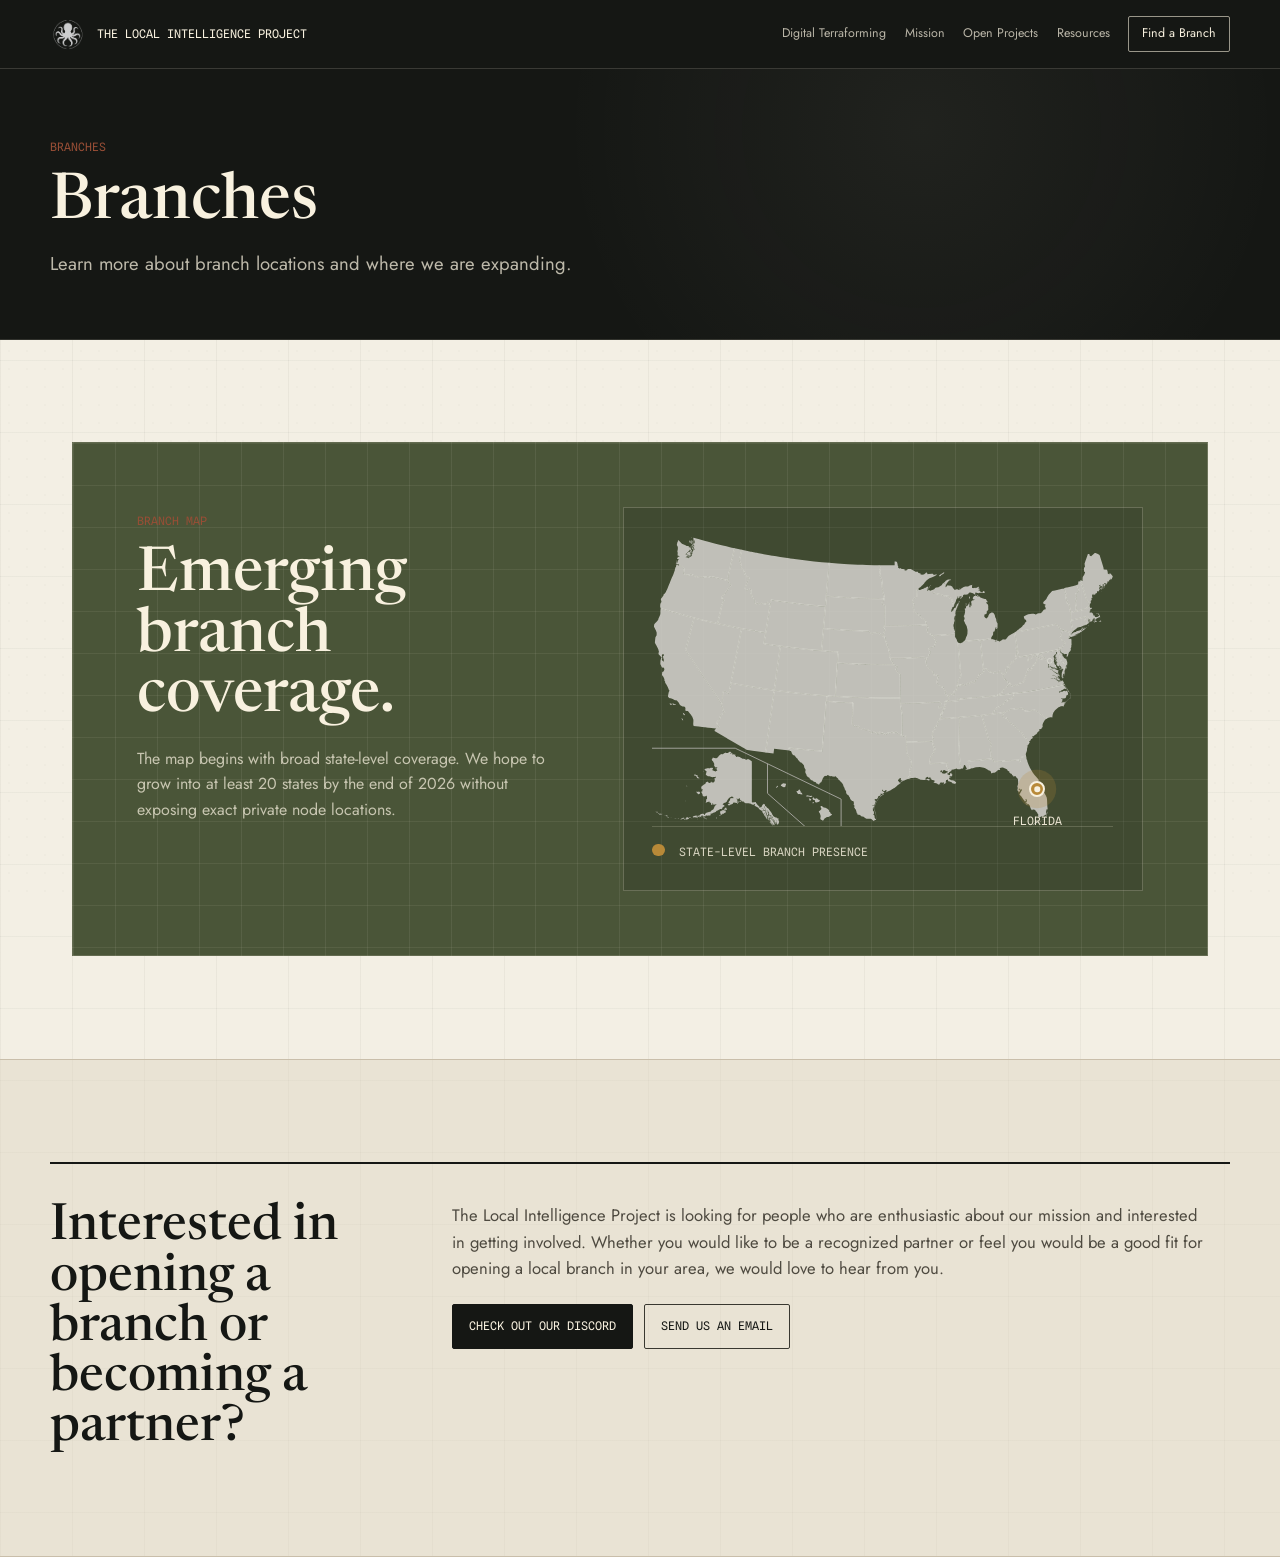
==== branches.html @ 9753622e "Launch Local Intelligence Project site" ====
<!DOCTYPE html>
<html lang="en">
<head>
  <meta charset="UTF-8" />
  <meta name="viewport" content="width=device-width, initial-scale=1.0" />
  <title>Branches - The Local Intelligence Project</title>
  <meta name="description" content="Regional branches, Solar Links, and broad public coverage for The Local Intelligence Project." />
  <link rel="icon" type="image/png" href="assets/logo.png" />
  <link rel="preconnect" href="https://fonts.googleapis.com" />
  <link rel="preconnect" href="https://fonts.gstatic.com" crossorigin />
  <link href="https://fonts.googleapis.com/css2?family=Jost:wght@300;400;500;600&amp;family=Newsreader:wght@400;500;600&amp;family=Spline+Sans+Mono:wght@400;500&amp;display=swap" rel="stylesheet" />
  <link rel="stylesheet" href="styles.css?v=20260604-launch-proof" />
</head>
<body>
  <div class="edit-panel" data-editor-ui>
    <button type="button" id="editToggle">Edit page</button>
    <button type="button" id="exportEdits">Export HTML</button>
    <button type="button" id="showHidden">Show hidden</button>
    <button type="button" id="resetEdits">Reset edits</button>
    <span id="editStatus">Fresh editor</span>
  </div>

  <header class="nav" id="top">
    <a class="nav__brand" href="index.html">
      <img src="assets/logo-octopus-mark.png" alt="" class="nav__mark" onerror="this.style.display='none'" />
      <span>The Local Intelligence Project</span>
    </a>
    <nav class="nav__links">
      <a href="digital-terraforming.html">Digital Terraforming</a>
      <a href="mission.html">Mission</a>
      <a href="open-projects.html">Open Projects</a>
      <a href="resources.html">Resources</a>
      <a href="branches.html#atlas" class="nav__cta" aria-current="page">Find a Branch</a>
    </nav>
  </header>
  <section class="placeholder-hero">
    <div class="placeholder-hero__inner">
      <span class="eyebrow">Branches</span>
      <h1>Branches</h1>
      <p>Learn more about branch locations and where we are expanding.</p>
    </div>
  </section>
  <section class="section" id="atlas">
    <div class="atlas">
      <div>
        <span class="eyebrow">Branch map</span>
        <h2>Emerging branch coverage.</h2>
        <p>The map begins with broad state-level coverage. We hope to grow into at least 20 states by the end of 2026 without exposing exact private node locations.</p>
      </div>
      <div class="atlas__map" aria-label="Approximate branch coverage map showing Florida at state level only">
        <div class="atlas__map-frame">
          <img src="assets/us-states-map.svg" alt="Blank United States state map" class="atlas__map-img" loading="lazy" decoding="async" />
          <span class="atlas__pin" aria-label="Florida state-level branch presence"></span>
          <span class="atlas__pin-label">Florida</span>
        </div>
        <div class="atlas__legend">
          <span><i></i> State-level branch presence</span>
        </div>
      </div>
    </div>
  </section>
  <section class="section section--alt" id="branch-founder">
    <div class="placeholder-panel">
      <h2>Interested in opening a branch or becoming a partner?</h2>
      <div>
        <p>The Local Intelligence Project is looking for people who are enthusiastic about our mission and interested in getting involved. Whether you would like to be a recognized partner or feel you would be a good fit for opening a local branch in your area, we would love to hear from you.</p>
        <div class="placeholder-actions">
          <a href="https://discord.gg/W8UtFEUrK" class="btn btn--solid">Check out our Discord</a>
          <a href="mailto:thelocalintelligenceproject@protonmail.com" class="btn btn--ghost">Send us an email</a>
        </div>
      </div>
    </div>
  </section>
  <script src="page-editor.js?v=20260604-disk-save"></script>
</body>
</html>
---- styles.css ----
/* ============================================================
   The Local Intelligence Project
   Visual system: civic archive, intelligence field manual.
   ============================================================ */

:root {
  --paper: #f3efe4;
  --paper-soft: #ebe5d7;
  --paper-warm: #ded4bf;
  --ink: #151714;
  --ink-soft: #4e4a40;
  --ink-faint: #817968;
  --line: #c9beaa;
  --line-dark: #393830;
  --moss: #56613f;
  --moss-deep: #3f4930;
  --moss-shadow: #2e3724;
  --steel: #4a5538;
  --blue-dark: #343d2a;
  --clay: #984e36;
  --gold: #b88938;
  --paper-on-dark: #f8f1df;
  --maxw: 1180px;
}

* { box-sizing: border-box; margin: 0; padding: 0; }

html { scroll-behavior: smooth; }

body {
  background:
    linear-gradient(90deg, rgba(21,23,20,0.045) 1px, transparent 1px),
    linear-gradient(rgba(21,23,20,0.035) 1px, transparent 1px),
    var(--paper);
  background-size: 72px 72px, 72px 72px, auto;
  color: var(--ink);
  font-family: 'Jost', system-ui, sans-serif;
  font-weight: 400;
  line-height: 1.58;
  -webkit-font-smoothing: antialiased;
  text-rendering: optimizeLegibility;
}

body::before {
  content: "";
  position: fixed;
  inset: 0;
  pointer-events: none;
  z-index: 0;
  background: radial-gradient(rgba(21,23,20,0.06) 0.75px, transparent 0.75px);
  background-size: 18px 18px;
  opacity: 0.28;
}

section, header, footer { position: relative; z-index: 1; }
section { scroll-margin-top: 90px; }

a { color: inherit; }

h1,
h2 {
  font-family: 'Newsreader', Georgia, serif;
  font-weight: 500;
  line-height: 0.98;
  letter-spacing: 0;
}

h3,
h4 {
  font-weight: 500;
  line-height: 1.12;
  letter-spacing: 0;
}

.eyebrow {
  display: inline-block;
  font-family: 'Spline Sans Mono', monospace;
  font-size: 0.72rem;
  letter-spacing: 0;
  text-transform: uppercase;
  color: var(--clay);
  margin-bottom: 1rem;
}

/* ===== NAV ===== */
.nav {
  display: flex;
  align-items: center;
  justify-content: space-between;
  max-width: 100%;
  margin: 0 auto;
  padding-top: 1rem;
  padding-bottom: 1rem;
  padding-left: max(1.4rem, calc((100vw - var(--maxw)) / 2));
  padding-right: max(1.4rem, calc((100vw - var(--maxw)) / 2));
  position: sticky;
  top: 0;
  z-index: 50;
  background: var(--ink);
  color: var(--paper-on-dark);
  border-bottom: 1px solid rgba(248,241,223,0.16);
  backdrop-filter: none;
}

.nav__brand {
  display: flex;
  align-items: center;
  gap: 0.7rem;
  text-decoration: none;
  color: var(--paper-on-dark);
  font-family: 'Spline Sans Mono', monospace;
  font-size: 0.74rem;
  letter-spacing: 0;
  text-transform: uppercase;
}

.nav__mark {
  width: 36px;
  height: 36px;
  flex: none;
  object-fit: contain;
  object-position: center;
  filter: invert(1);
  opacity: 0.86;
}

.nav__links {
  display: flex;
  align-items: center;
  gap: clamp(0.7rem, 1.45vw, 1.2rem);
}

.nav__links a {
  text-decoration: none;
  color: rgba(248,241,223,0.72);
  font-size: 0.78rem;
  letter-spacing: 0;
  transition: color 0.2s ease, border-color 0.2s ease;
}

.nav__links a:hover { color: var(--paper-on-dark); }

.nav__links a[aria-current="page"] {
  color: var(--paper-on-dark);
}

.nav__cta {
  border: 1px solid rgba(248,241,223,0.58);
  border-radius: 2px;
  padding: 0.45rem 0.8rem;
  color: var(--paper-on-dark) !important;
}

.nav__cta:hover {
  border-color: var(--paper-on-dark);
  background: var(--paper-on-dark);
  color: var(--ink) !important;
}

/* ===== HERO ===== */
.hero {
  overflow: hidden;
  background:
    radial-gradient(circle at 52% 42%, rgba(248,241,223,0.045), transparent 45%),
    var(--ink);
  color: var(--paper-on-dark);
  padding: clamp(4rem, 9vw, 7rem) 1.4rem clamp(3.2rem, 6vw, 5rem);
  border-bottom: 1px solid var(--line-dark);
}

.hero__inner {
  max-width: var(--maxw);
  min-height: auto;
  margin: 0 auto;
  display: grid;
  grid-template-columns: minmax(0, 0.95fr) minmax(260px, 0.55fr);
  grid-template-areas:
    "title mark"
    "tagline mark"
    "lede mark"
    "facts mark"
    "actions mark"
    "whisper mark";
  column-gap: clamp(2rem, 5vw, 5rem);
  align-items: center;
  text-align: left;
}

.hero__logo {
  grid-area: mark;
  justify-self: end;
  width: min(430px, 100%);
  height: auto;
  filter: invert(1);
  opacity: 0.18;
  mix-blend-mode: screen;
  pointer-events: none;
}

.hero h1 {
  grid-area: title;
  max-width: 740px;
  margin: 0 0 1.25rem;
  font-size: clamp(3.2rem, 7.2vw, 7.6rem);
}

.hero__tagline {
  grid-area: tagline;
  max-width: 680px;
  font-size: clamp(1.55rem, 3vw, 2.55rem);
  line-height: 1.05;
  color: var(--paper-on-dark);
  margin-bottom: 1.3rem;
}

.hero__lede {
  grid-area: lede;
  max-width: 650px;
  font-size: clamp(1rem, 1.45vw, 1.23rem);
  color: rgba(248,241,223,0.74);
  margin-bottom: 2rem;
}

.hero__facts {
  grid-area: facts;
  display: flex;
  flex-wrap: wrap;
  gap: 0.35rem 0.8rem;
  max-width: 720px;
  margin-bottom: 2rem;
  font-family: 'Spline Sans Mono', monospace;
  font-size: 0.74rem;
  letter-spacing: 0;
  text-transform: uppercase;
  color: rgba(248,241,223,0.58);
}

.hero__facts span {
  display: inline-flex;
  align-items: center;
  gap: 0.8rem;
}

.hero__facts span:not(:last-child)::after {
  content: "/";
  color: rgba(248,241,223,0.24);
}

.hero__actions {
  grid-area: actions;
  display: flex;
  gap: 0.75rem;
  flex-wrap: wrap;
}

/* ===== BUTTONS ===== */
.btn {
  display: inline-flex;
  align-items: center;
  justify-content: center;
  min-height: 42px;
  text-decoration: none;
  font-family: 'Spline Sans Mono', monospace;
  font-size: 0.74rem;
  letter-spacing: 0;
  text-transform: uppercase;
  padding: 0.76rem 1rem;
  border-radius: 2px;
  transition: background 0.2s ease, color 0.2s ease, border-color 0.2s ease;
  border: 1px solid currentColor;
}

.btn--solid {
  background: var(--paper-on-dark);
  color: var(--ink);
  border-color: var(--paper-on-dark);
}

.btn--solid:hover {
  background: var(--gold);
  border-color: var(--gold);
  color: var(--ink);
}

.btn--ghost {
  background: transparent;
  color: inherit;
  border-color: rgba(248,241,223,0.38);
}

.btn--ghost:hover { border-color: currentColor; }

.section .btn--solid {
  background: var(--ink);
  color: var(--paper-on-dark);
  border-color: var(--ink);
}

.section .btn--ghost {
  color: var(--ink);
  border-color: var(--line-dark);
}

/* ===== SECTIONS ===== */
.section {
  max-width: var(--maxw);
  margin: 0 auto;
  padding: clamp(4.5rem, 8vw, 7rem) 1.4rem;
  scroll-margin-top: 84px;
}

.section--alt,
.section--vision {
  max-width: 100%;
  border-top: 1px solid var(--line);
  border-bottom: 1px solid var(--line);
}

.section--alt { background: rgba(222,212,191,0.44); }
.section--vision { background: var(--moss-deep); color: var(--paper-on-dark); }

.section--alt > *,
.section--vision > * {
  max-width: var(--maxw);
  margin-left: auto;
  margin-right: auto;
}

.section__head {
  display: grid;
  grid-template-columns: minmax(130px, 210px) minmax(0, 790px);
  column-gap: clamp(1.4rem, 4vw, 4.2rem);
  align-items: start;
  max-width: none;
  margin-bottom: clamp(2.4rem, 5vw, 4rem);
}

.section__head .eyebrow {
  grid-column: 1;
  margin-top: 0.42rem;
}

.section__head h2,
.section__head .section__note {
  grid-column: 2;
}

.section__head h2 {
  font-size: clamp(2.4rem, 5.2vw, 5.15rem);
}

.section__note {
  max-width: 760px;
  margin-top: 1.2rem;
  color: var(--ink-soft);
  font-size: 1.04rem;
}

/* ===== PLACEHOLDER PAGES ===== */
.placeholder-hero {
  max-width: 100%;
  padding: clamp(2.6rem, 5vw, 4.1rem) 1.4rem clamp(2.4rem, 4.8vw, 3.8rem);
  background:
    radial-gradient(circle at 72% 22%, rgba(248,241,223,0.05), transparent 38%),
    var(--ink);
  color: var(--paper-on-dark);
  border-bottom: 1px solid rgba(248,241,223,0.12);
}

.placeholder-hero__inner {
  max-width: var(--maxw);
  margin: 0 auto;
}

.placeholder-hero h1 {
  max-width: 920px;
  font-size: clamp(2.4rem, 5vw, 4.8rem);
}

.placeholder-hero p {
  max-width: 720px;
  margin-top: 0.85rem;
  color: rgba(248,241,223,0.74);
  font-size: clamp(1rem, 1.45vw, 1.16rem);
}

.placeholder-panel {
  display: grid;
  grid-template-columns: minmax(220px, 0.45fr) minmax(0, 1fr);
  gap: clamp(1.5rem, 4vw, 4rem);
  border-top: 2px solid var(--ink);
  padding-top: clamp(1.5rem, 3vw, 2.4rem);
}

.placeholder-panel h2 {
  font-size: clamp(2rem, 4vw, 4rem);
}

.placeholder-panel p {
  max-width: 760px;
  color: var(--ink-soft);
  font-size: 1.04rem;
}

.mission-statement {
  grid-column: 1 / -1;
  display: grid;
  grid-template-columns: minmax(220px, 0.45fr) minmax(0, 1fr);
  gap: clamp(1.5rem, 4vw, 4rem);
  padding-bottom: clamp(1.8rem, 4vw, 3rem);
  margin-bottom: clamp(1.5rem, 3vw, 2.2rem);
  border-bottom: 1px solid var(--line);
}

.mission-statement .eyebrow {
  grid-column: 1 / -1;
}

.mission-statement h2 {
  max-width: 10ch;
}

.mission-statement__copy {
  display: grid;
  gap: 1rem;
}

.placeholder-actions {
  display: flex;
  flex-wrap: wrap;
  gap: 0.7rem;
  margin-top: 1.4rem;
}

/* ===== ARTICLE PAGES ===== */
.article-hero {
  max-width: 100%;
  padding: clamp(2.7rem, 5.2vw, 4.2rem) 1.4rem clamp(2.5rem, 5vw, 4rem);
  background:
    linear-gradient(90deg, rgba(248,241,223,0.045) 1px, transparent 1px),
    linear-gradient(rgba(248,241,223,0.035) 1px, transparent 1px),
    radial-gradient(circle at 74% 28%, rgba(184,137,56,0.13), transparent 38%),
    var(--ink);
  background-size: 72px 72px, 72px 72px, auto, auto;
  color: var(--paper-on-dark);
  border-bottom: 1px solid rgba(248,241,223,0.12);
}

.article-hero__inner {
  max-width: var(--maxw);
  margin: 0 auto;
}

.article-hero h1 {
  max-width: 960px;
  font-size: clamp(2.7rem, 5.8vw, 5.15rem);
}

.article-hero p {
  max-width: 760px;
  margin-top: 0.85rem;
  color: rgba(248,241,223,0.76);
  font-size: clamp(1.02rem, 1.7vw, 1.35rem);
  line-height: 1.34;
}

.article-hero__actions {
  display: flex;
  flex-wrap: wrap;
  gap: 0.7rem;
  margin-top: 1.35rem;
}

.essay {
  max-width: var(--maxw);
}

.essay__mast {
  max-width: 940px;
  margin-left: min(14vw, 170px);
  border-top: 2px solid var(--ink);
  padding-top: clamp(1.5rem, 3vw, 2.2rem);
}

.essay__lede {
  max-width: 860px;
  font-family: 'Newsreader', Georgia, serif;
  font-size: clamp(2rem, 4.4vw, 4.2rem);
  line-height: 1.02;
}

.essay__intro {
  max-width: 780px;
  margin-top: 1.1rem;
  color: var(--ink-soft);
  font-size: clamp(1.05rem, 1.55vw, 1.2rem);
}

.essay__body {
  margin-top: clamp(2.5rem, 5vw, 4.5rem);
}

.essay-block {
  display: grid;
  grid-template-columns: minmax(160px, 0.36fr) minmax(0, 0.64fr);
  gap: clamp(1.4rem, 4vw, 4.5rem);
  border-top: 1px solid rgba(21,23,20,0.2);
  padding: clamp(2rem, 4.8vw, 3.8rem) 0;
}

.essay-block h2 {
  font-size: clamp(2rem, 3.5vw, 3.5rem);
}

.essay-block__copy {
  max-width: 760px;
}

.essay-block p {
  color: var(--ink-soft);
  font-size: clamp(1.02rem, 1.28vw, 1.12rem);
  line-height: 1.7;
  margin-bottom: 1.15rem;
}

.essay-block p:last-child {
  margin-bottom: 0;
}

.essay-cards {
  display: grid;
  grid-template-columns: repeat(2, minmax(0, 1fr));
  margin-top: 1.8rem;
  border-top: 2px solid var(--ink);
  border-left: 1px solid var(--line);
}

.essay-cards article {
  min-height: 230px;
  padding: clamp(1.2rem, 2.4vw, 1.8rem);
  border-right: 1px solid var(--line);
  border-bottom: 1px solid var(--line);
  background: rgba(243,239,228,0.5);
}

.essay-cards span {
  display: block;
  margin-bottom: 1.6rem;
  font-family: 'Spline Sans Mono', monospace;
  font-size: 0.72rem;
  color: var(--clay);
}

.essay-cards h3 {
  font-family: 'Newsreader', Georgia, serif;
  font-size: clamp(1.45rem, 2.2vw, 2.15rem);
  margin-bottom: 0.7rem;
}

.essay-cards p {
  font-size: 0.96rem;
  line-height: 1.55;
}

.source-notes {
  margin-left: min(14vw, 170px);
  border-top: 2px solid var(--ink);
  border-bottom: 1px solid var(--line);
  padding: 1.35rem 0;
}

.source-notes h2 {
  margin-bottom: 0.75rem;
  font-family: 'Spline Sans Mono', monospace;
  font-size: 0.74rem;
  text-transform: uppercase;
  color: var(--clay);
}

.source-notes ul {
  display: grid;
  gap: 0.55rem;
  max-width: 820px;
  padding-left: 1rem;
  color: var(--ink-soft);
  font-size: 0.92rem;
}

.source-notes a {
  color: var(--ink);
  text-decoration-color: rgba(152,78,54,0.45);
  text-underline-offset: 0.18em;
}

/* ===== ROOTS ===== */
.cards {
  display: grid;
  grid-template-columns: repeat(2, minmax(0, 1fr));
  border-top: 2px solid var(--ink);
}

.card {
  min-height: 320px;
  padding: clamp(1.6rem, 3vw, 2.4rem) clamp(1.2rem, 3vw, 2rem);
  background: rgba(243,239,228,0.55);
  border-right: 1px solid var(--line);
  border-bottom: 1px solid var(--line);
}

.card:nth-child(2n) { border-right: 0; }

.card__num {
  display: block;
  font-family: 'Spline Sans Mono', monospace;
  font-size: 0.74rem;
  color: var(--clay);
  letter-spacing: 0;
  margin-bottom: 2.2rem;
}

.card h3 {
  max-width: 360px;
  font-family: 'Newsreader', Georgia, serif;
  font-size: clamp(1.55rem, 2.5vw, 2.35rem);
  margin-bottom: 0.85rem;
}

.card p,
.init p,
.proj p,
.charter p {
  color: var(--ink-soft);
}

.card ul,
.init ul,
.charter ul {
  margin-top: 1.2rem;
  padding-left: 1.05rem;
  color: var(--ink-soft);
  font-size: 0.95rem;
}

.card li,
.init li,
.charter li { margin: 0.36rem 0; }

/* ===== PRINCIPLES ===== */
.section--principles {
  max-width: 100%;
  background:
    radial-gradient(circle at 20% 10%, rgba(248,241,223,0.045), transparent 34%),
    var(--moss-deep);
  color: var(--paper-on-dark);
  border-top: 1px solid rgba(248,241,223,0.12);
  border-bottom: 1px solid rgba(248,241,223,0.12);
}

.principles {
  max-width: var(--maxw);
  margin: 0 auto;
}

.principles__summary {
  position: relative;
  display: grid;
  grid-template-columns: minmax(280px, 0.88fr) minmax(0, 1.12fr);
  column-gap: clamp(1.5rem, 4.2vw, 3.2rem);
  row-gap: clamp(1.25rem, 2.4vw, 2rem);
  align-items: start;
  overflow: hidden;
  border: 1px solid rgba(248,241,223,0.18);
  border-top: 4px solid var(--gold);
  background:
    linear-gradient(135deg, rgba(184,137,56,0.13), transparent 38%),
    rgba(248,241,223,0.055);
  padding: clamp(1.5rem, 3.5vw, 2.5rem);
}

.principles__summary::before {
  content: "";
  position: absolute;
  left: clamp(1.5rem, 3.5vw, 2.5rem);
  right: clamp(1.5rem, 3.5vw, 2.5rem);
  top: clamp(1.15rem, 2.4vw, 1.7rem);
  height: 1px;
  background: linear-gradient(90deg, var(--gold), rgba(248,241,223,0.18));
  opacity: 0.65;
}

.principles__intro {
  grid-column: 1 / -1;
  grid-row: 1;
  justify-self: center;
  max-width: 760px;
  text-align: center;
}

.section--principles .eyebrow,
.section--split .eyebrow,
.section--vision .eyebrow,
.section--band .eyebrow {
  color: var(--gold);
}

.principles h2 {
  max-width: none;
  font-size: clamp(2.4rem, 4.6vw, 4.6rem);
  line-height: 1;
  overflow-wrap: break-word;
}

.principles__media {
  grid-column: 1;
  grid-row: 2;
  width: 100%;
  max-width: 500px;
  align-self: center;
  border: 1px solid rgba(248,241,223,0.2);
  background: rgba(21,23,20,0.28);
}

.principles__media img {
  display: block;
  width: 100%;
  aspect-ratio: 4 / 3;
  object-fit: cover;
  object-position: center;
  opacity: 0.92;
}

.principles__copy {
  grid-column: 2;
  grid-row: 2;
  align-self: center;
  max-width: 620px;
}

.principles p {
  color: rgba(248,241,223,0.72);
  font-size: clamp(0.98rem, 1.2vw, 1.06rem);
}

.principles p + p {
  margin-top: 0.85rem;
}

/* ===== MISSION ===== */
.section--mission {
  background: var(--paper);
}

.mission {
  display: grid;
  grid-template-columns: minmax(220px, 0.78fr) minmax(0, 1.22fr);
  gap: clamp(1.5rem, 4vw, 4rem);
  align-items: start;
  border-top: 2px solid var(--ink);
  padding-top: clamp(1.5rem, 3vw, 2.4rem);
}

.mission h2 {
  max-width: 560px;
  font-size: clamp(2.15rem, 4.4vw, 4.3rem);
}

.mission__copy {
  max-width: 720px;
  color: var(--ink-soft);
  font-size: clamp(1rem, 1.3vw, 1.1rem);
}

.mission__note {
  margin-top: 1.1rem;
  padding-left: 1rem;
  border-left: 2px solid var(--gold);
}

/* ===== HOW IT WORKS ===== */
.section--split {
  max-width: 100%;
  background: var(--moss-deep);
  color: var(--paper-on-dark);
  border-top: 1px solid rgba(248,241,223,0.12);
  border-bottom: 1px solid rgba(248,241,223,0.12);
}

.split {
  max-width: var(--maxw);
  margin: 0 auto;
  display: grid;
  grid-template-columns: minmax(260px, 0.85fr) minmax(0, 1.15fr);
  gap: clamp(2rem, 6vw, 5rem);
  align-items: start;
}

.section--split .section__note,
.section--vision p,
.section--band .band__sub {
  color: rgba(248,241,223,0.7);
}

.split h2 {
  font-size: clamp(2.2rem, 4.5vw, 4.4rem);
}

.process {
  display: grid;
  border-top: 1px solid rgba(248,241,223,0.24);
}

.process article {
  display: grid;
  grid-template-columns: 64px minmax(210px, 0.45fr) minmax(0, 1fr);
  gap: clamp(1rem, 3vw, 2rem);
  align-items: baseline;
  padding: 1.35rem 0;
  border-bottom: 1px solid rgba(248,241,223,0.16);
}

.process span { grid-column: 1; }
.process h3 { grid-column: 2; }
.process p { grid-column: 3; }

.process span,
.roadmap span {
  display: block;
  font-family: 'Spline Sans Mono', monospace;
  font-size: 0.74rem;
  color: var(--gold);
  letter-spacing: 0;
  text-transform: uppercase;
}

.process h3,
.roadmap h3 {
  font-family: 'Newsreader', Georgia, serif;
  font-size: clamp(1.45rem, 2.4vw, 2.15rem);
  margin-bottom: 0.38rem;
}

.process p {
  color: rgba(248,241,223,0.68);
  font-size: 0.96rem;
}

/* ===== WHY ===== */
.section--band {
  max-width: 100%;
  padding: clamp(5rem, 9vw, 8rem) 1.4rem;
  background: var(--ink);
  color: var(--paper-on-dark);
  border-top: 1px solid rgba(248,241,223,0.12);
  border-bottom: 1px solid rgba(248,241,223,0.12);
}

.band {
  max-width: var(--maxw);
  margin: 0 auto;
  display: grid;
  grid-template-columns: minmax(130px, 210px) minmax(0, 820px);
  gap: clamp(1.4rem, 4vw, 4.2rem);
  text-align: left;
}

.band .eyebrow { margin-top: 0.5rem; }

.band__statement {
  grid-column: 2;
  font-family: 'Newsreader', Georgia, serif;
  color: var(--paper-on-dark);
  font-size: clamp(2.1rem, 4.6vw, 4.8rem);
  line-height: 1.02;
  font-weight: 500;
}

.band__statement em {
  font-style: normal;
  color: var(--gold);
}

.band__sub {
  grid-column: 2;
  max-width: 640px;
  margin-top: 1.6rem;
  font-family: 'Spline Sans Mono', monospace;
  font-size: 0.82rem;
  letter-spacing: 0;
  text-transform: uppercase;
}

/* ===== INITIATIVES ===== */
.initiatives {
  display: grid;
  grid-template-columns: repeat(3, minmax(0, 1fr));
  border-top: 2px solid var(--ink);
  max-width: 1040px;
  margin-left: auto;
  margin-right: auto;
}

.init {
  min-height: 370px;
  padding: clamp(1.35rem, 2.5vw, 2rem);
  background: rgba(243,239,228,0.42);
  border-right: 1px solid var(--line);
  border-bottom: 1px solid var(--line);
  text-align: center;
}

.init__icon {
  display: block;
  width: min(170px, 78%);
  height: 108px;
  object-fit: contain;
  object-position: center;
  margin: 0 auto 1.2rem;
}

.init:last-child { border-right: 0; }

.init--tinbot { border-top: 4px solid var(--clay); }
.init--openroot { border-top: 4px solid var(--steel); }
.init--myceli { border-top: 4px solid var(--moss); }

.init h3 {
  font-family: 'Newsreader', Georgia, serif;
  font-size: clamp(1.5rem, 2.4vw, 2.25rem);
}

.init__line {
  font-family: 'Spline Sans Mono', monospace;
  font-size: 0.74rem;
  letter-spacing: 0;
  text-transform: uppercase;
  color: var(--clay);
  margin: 0.5rem 0 1rem;
}

.init p {
  max-width: 31rem;
  margin-left: auto;
  margin-right: auto;
  font-size: 0.96rem;
}

.init ul {
  display: inline-block;
  max-width: 31rem;
  text-align: left;
}

/* ===== FUTURE VISION ===== */
.vision {
  display: grid;
  grid-template-columns: minmax(130px, 210px) minmax(0, 760px);
  column-gap: clamp(1.4rem, 4vw, 4.2rem);
}

.vision .eyebrow { grid-column: 1; margin-top: 0.45rem; }
.vision h2,
.vision p { grid-column: 2; }

.vision h2 {
  color: var(--paper-on-dark);
  font-size: clamp(2.25rem, 4.6vw, 4.7rem);
}

.vision p {
  margin-top: 1.2rem;
  font-size: 1.06rem;
}

.vision__media {
  grid-column: 2;
  width: min(100%, 680px);
  margin-top: 2.1rem;
  border-top: 1px solid rgba(248,241,223,0.2);
  border-bottom: 1px solid rgba(248,241,223,0.2);
  padding: 1rem 0 0;
}

.vision__media::before {
  content: "";
  display: block;
  width: 100%;
  aspect-ratio: 16 / 9;
  border: 1px solid rgba(248,241,223,0.18);
  background:
    linear-gradient(rgba(63,73,48,0.04), rgba(63,73,48,0.04)),
    url("assets/solar-link-workshop.jpg") center / cover no-repeat;
  filter: saturate(0.88) contrast(1.05) brightness(1.08);
}

.vision__media figcaption {
  margin-top: 0.65rem;
  color: rgba(248,241,223,0.6);
  font-family: 'Spline Sans Mono', monospace;
  font-size: 0.72rem;
  letter-spacing: 0;
  text-transform: uppercase;
}

.vision__note {
  border-left: 2px solid var(--gold);
  padding-left: 1rem;
}

/* ===== FIRST PROJECTS ===== */
.projects {
  list-style: none;
  display: grid;
  max-width: 900px;
  margin-left: min(18vw, 210px);
  border-top: 2px solid var(--ink);
}

.proj {
  display: grid;
  grid-template-columns: 72px minmax(0, 1fr);
  gap: 1.2rem;
  align-items: start;
  padding: 1.35rem 0;
  border-bottom: 1px solid rgba(21,23,20,0.18);
}

.proj__num {
  font-family: 'Spline Sans Mono', monospace;
  font-size: 0.76rem;
  color: var(--clay);
  letter-spacing: 0;
}

.proj h3 {
  font-family: 'Newsreader', Georgia, serif;
  font-size: clamp(1.45rem, 2.2vw, 2rem);
  margin-bottom: 0.32rem;
}

.proj p { font-size: 0.96rem; }

.proj__deliverable {
  margin-top: 0.55rem;
  color: var(--moss) !important;
  font-family: 'Spline Sans Mono', monospace;
  font-size: 0.78rem !important;
}

/* ===== OPEN PROJECTS PAGE ===== */
.project-hero .article-hero__inner {
  max-width: var(--maxw);
}

.project-hero p {
  max-width: 900px;
}

.project-soon {
  padding-top: clamp(3.5rem, 7vw, 5.5rem);
  padding-bottom: clamp(3.5rem, 7vw, 5.5rem);
}

.project-hero + .section--alt {
  padding-top: clamp(2.4rem, 4.8vw, 3.8rem);
}

.project-section-intro {
  display: grid;
  grid-template-columns: minmax(130px, 210px) minmax(0, 820px);
  column-gap: clamp(1.4rem, 4vw, 4.2rem);
  align-items: start;
  margin-bottom: clamp(2rem, 4vw, 3.2rem);
}

.project-section-intro .eyebrow {
  margin-top: 0.45rem;
}

.project-section-intro h2,
.project-section-intro p {
  grid-column: 2;
}

.project-section-intro h2 {
  font-size: clamp(2.25rem, 4.8vw, 4.8rem);
}

.project-section-intro p {
  max-width: 720px;
  margin-top: 1rem;
  color: var(--ink-soft);
  font-size: 1.04rem;
}

.coming-panel {
  min-height: clamp(270px, 34vw, 430px);
  display: flex;
  flex-direction: column;
  justify-content: center;
  border: 1px solid rgba(21,23,20,0.36);
  border-top: 5px solid var(--gold);
  padding: clamp(2rem, 5vw, 4.5rem);
  background:
    linear-gradient(90deg, rgba(21,23,20,0.045) 1px, transparent 1px),
    linear-gradient(rgba(21,23,20,0.035) 1px, transparent 1px),
    rgba(243,239,228,0.58);
  background-size: 72px 72px, 72px 72px, auto;
}

.coming-panel h2 {
  max-width: 920px;
  font-size: clamp(4rem, 11vw, 10rem);
}

.coming-panel p {
  max-width: 780px;
  margin-top: 1.2rem;
  color: var(--ink-soft);
  font-size: clamp(1.05rem, 1.6vw, 1.25rem);
}

.gallery-preview {
  display: grid;
  grid-template-columns: repeat(4, minmax(0, 1fr));
  border-top: 2px solid var(--ink);
}

.gallery-preview article {
  min-height: 320px;
  display: flex;
  flex-direction: column;
  justify-content: flex-end;
  padding: clamp(1.2rem, 2.4vw, 1.8rem);
  border-right: 1px solid var(--line);
  border-bottom: 1px solid var(--line);
  background:
    linear-gradient(180deg, rgba(243,239,228,0.28), rgba(222,212,191,0.48)),
    rgba(243,239,228,0.52);
}

.gallery-preview article:last-child {
  border-right: 0;
}

.gallery-preview span {
  display: block;
  margin-bottom: auto;
  font-family: 'Spline Sans Mono', monospace;
  font-size: 0.72rem;
  color: var(--clay);
}

.gallery-preview h3 {
  max-width: 12ch;
  margin-bottom: 0.7rem;
  font-family: 'Newsreader', Georgia, serif;
  font-size: clamp(1.55rem, 2.4vw, 2.45rem);
}

.gallery-preview p {
  color: var(--ink-soft);
  font-size: 0.96rem;
}

.project-initiative-notes {
  display: grid;
  grid-template-columns: repeat(2, minmax(0, 1fr));
  border-top: 2px solid var(--ink);
}

.project-initiative-notes article {
  display: grid;
  grid-template-columns: 72px minmax(0, 1fr);
  align-items: start;
  gap: 0.5rem 1rem;
  padding: clamp(1.4rem, 3vw, 2.2rem);
  border-right: 1px solid var(--line);
  border-bottom: 1px solid var(--line);
  background: rgba(243,239,228,0.38);
}

.project-initiative-notes article:nth-child(2n) {
  border-right: 0;
}

.project-initiative__mark {
  grid-row: 1 / span 3;
  width: 64px;
  height: 64px;
  object-fit: contain;
  object-position: center;
  opacity: 0.84;
}

.project-initiative__mark--photo {
  border: 1px solid rgba(21,23,20,0.18);
  object-fit: cover;
  filter: saturate(0.8) contrast(0.95);
}

.project-initiative-notes h3 {
  font-family: 'Newsreader', Georgia, serif;
  font-size: clamp(1.65rem, 2.65vw, 2.7rem);
  line-height: 1;
  margin-bottom: 0.45rem;
}

.project-initiative-notes p {
  grid-column: 2;
  max-width: 640px;
  color: var(--ink-soft);
  font-size: 0.98rem;
}

.project-initiative-notes p + p {
  margin-top: 0.9rem;
}

.project-follow {
  display: grid;
  grid-template-columns: minmax(220px, 0.42fr) minmax(0, 0.58fr);
  gap: clamp(1.6rem, 4vw, 4rem);
  border-top: 2px solid var(--ink);
}

.project-follow__copy h2 {
  max-width: 540px;
  font-size: clamp(2.4rem, 5vw, 5.4rem);
}

.project-follow__copy p {
  max-width: 520px;
  margin-top: 1rem;
  color: var(--ink-soft);
  font-size: 1.04rem;
}

.project-follow__links {
  display: grid;
  grid-template-columns: repeat(2, minmax(0, 1fr));
  gap: 0.65rem;
}

.project-follow .social-link {
  min-height: 150px;
  align-items: flex-start;
  justify-content: flex-start;
  flex-direction: column;
  text-align: left;
  padding: 1rem;
}

.project-follow .social-icon {
  width: 1.2rem;
  height: 1.2rem;
  margin: 0 0 0.5rem;
}

.project-follow .social-link span {
  display: block;
  color: var(--ink-soft);
  font-size: 0.9rem;
}

.project-mission-link {
  grid-column: 2;
  margin-top: 1.25rem;
}

/* ===== ROADMAP ===== */
.roadmap {
  display: grid;
  border-top: 2px solid var(--ink);
}

.roadmap article {
  display: grid;
  grid-template-columns: 128px minmax(190px, 0.36fr) minmax(0, 1fr);
  gap: clamp(1rem, 3vw, 2rem);
  align-items: baseline;
  padding: 1.35rem 0;
  border-bottom: 1px solid rgba(21,23,20,0.18);
}

.roadmap p {
  color: var(--ink-soft);
  font-size: 0.98rem;
}

/* ===== CHARTER ===== */
.charter {
  display: grid;
  grid-template-columns: repeat(3, minmax(0, 1fr));
  border-top: 2px solid var(--ink);
  border-bottom: 1px solid var(--line);
}

.charter article {
  min-height: 300px;
  padding: clamp(1.45rem, 2.8vw, 2.25rem);
  border-right: 1px solid var(--line);
  background:
    linear-gradient(180deg, rgba(248,241,223,0.72), rgba(243,239,228,0.32));
}

.charter article:last-child { border-right: 0; }

.charter__level {
  display: inline-block;
  margin-bottom: clamp(1.4rem, 2.8vw, 2.4rem);
  font-family: 'Spline Sans Mono', monospace;
  font-size: 0.72rem;
  color: var(--clay);
  text-transform: uppercase;
}

.charter h3 {
  max-width: 10ch;
  font-family: 'Newsreader', Georgia, serif;
  font-size: clamp(1.75rem, 2.65vw, 2.7rem);
  line-height: 1;
}

.charter p {
  max-width: 20rem;
  margin-top: 1.1rem;
  font-size: 1rem;
}

.charter-fit {
  display: grid;
  grid-template-columns: minmax(220px, 0.42fr) minmax(0, 1fr);
  gap: clamp(1.5rem, 4vw, 4rem);
  align-items: start;
  margin: 1.8rem auto 0;
  padding: clamp(1.4rem, 3vw, 2.2rem) 0 0;
  border-top: 2px solid var(--gold);
}

.charter-fit h3 {
  max-width: 12ch;
  font-family: 'Newsreader', Georgia, serif;
  font-size: clamp(1.9rem, 3.2vw, 3rem);
  line-height: 0.98;
}

.charter-fit p {
  max-width: 860px;
  color: var(--ink-soft);
  font-size: clamp(1rem, 1.4vw, 1.14rem);
}

/* ===== ATLAS ===== */
.atlas {
  display: grid;
  grid-template-columns: minmax(260px, 0.88fr) minmax(0, 1.12fr);
  gap: clamp(2rem, 6vw, 5rem);
  align-items: start;
  padding: clamp(2rem, 5vw, 4rem);
  background:
    linear-gradient(90deg, rgba(248,241,223,0.08) 1px, transparent 1px),
    linear-gradient(rgba(248,241,223,0.07) 1px, transparent 1px),
    var(--steel);
  background-size: 42px 42px, 42px 42px, auto;
  color: var(--paper-on-dark);
  border: 1px solid rgba(248,241,223,0.14);
}

.atlas h2 {
  color: var(--paper-on-dark);
  font-size: clamp(2.3rem, 4.8vw, 4.75rem);
}

.atlas p {
  margin-top: 1.2rem;
  color: rgba(248,241,223,0.72);
}

.atlas__map {
  border: 1px solid rgba(248,241,223,0.22);
  background: rgba(21,23,20,0.18);
  padding: clamp(1rem, 2.5vw, 1.8rem);
}

.atlas__map-frame {
  position: relative;
}

.atlas__map-img {
  display: block;
  width: 100%;
  height: auto;
  opacity: 0.86;
  filter: saturate(0.65) sepia(0.08);
}

.atlas__pin {
  position: absolute;
  left: 83.6%;
  top: 87.2%;
  width: 1rem;
  height: 1rem;
  border: 2px solid var(--paper-on-dark);
  border-radius: 50%;
  background: var(--gold);
  box-shadow: 0 0 0 0.7rem rgba(184,137,56,0.22);
  transform: translate(-50%, -50%);
}

.atlas__pin::after {
  content: "";
  position: absolute;
  left: 50%;
  top: 50%;
  width: 0.34rem;
  height: 0.34rem;
  border-radius: 50%;
  background: var(--paper-on-dark);
  transform: translate(-50%, -50%);
}

.atlas__pin-label {
  position: absolute;
  left: 83.6%;
  top: calc(87.2% + 1.45rem);
  transform: translateX(-50%);
  color: rgba(248,241,223,0.92);
  font-family: 'Spline Sans Mono', monospace;
  font-size: 0.72rem;
  text-transform: uppercase;
}

.atlas__legend {
  display: flex;
  justify-content: space-between;
  gap: 1rem;
  padding-top: 1rem;
  border-top: 1px solid rgba(248,241,223,0.18);
  color: rgba(248,241,223,0.82);
  font-family: 'Spline Sans Mono', monospace;
  font-size: 0.72rem;
  text-transform: uppercase;
}

.atlas__legend i {
  display: inline-block;
  width: 0.78rem;
  height: 0.78rem;
  margin-right: 0.45rem;
  border-radius: 50%;
  background: var(--gold);
}

/* ===== JOIN ===== */
.section--join {
  padding-top: clamp(4.4rem, 8vw, 7rem);
  padding-bottom: clamp(4.4rem, 8vw, 7rem);
}

.join {
  max-width: 1120px;
  margin: 0 auto;
  padding-top: clamp(1.7rem, 3.5vw, 3rem);
  position: relative;
  display: grid;
  grid-template-columns: minmax(0, 0.92fr) minmax(300px, 0.62fr);
  grid-template-areas:
    "eyebrow branch"
    "title branch"
    "discord branch"
    "social branch";
  column-gap: clamp(2rem, 5vw, 4rem);
  row-gap: 1rem;
  align-items: center;
  justify-items: start;
  text-align: left;
}

.join::before,
.join::after {
  content: "";
  position: absolute;
  top: 0;
  height: 1px;
  background: linear-gradient(90deg, transparent, rgba(21,23,20,0.34), transparent);
}

.join::before {
  left: 0;
  right: 56%;
}

.join::after {
  left: 56%;
  right: 0;
}

.join > .eyebrow { grid-area: eyebrow; }

.join h2 {
  grid-area: title;
  max-width: 680px;
  font-size: clamp(3.15rem, 7.4vw, 6.7rem);
}

.join__ctas {
  grid-area: discord;
  align-self: start;
  justify-self: start;
  display: flex;
  flex-wrap: wrap;
  gap: 0.65rem;
}

.join-cta {
  display: inline-flex;
  align-items: center;
  justify-content: center;
  width: fit-content;
  min-height: 44px;
  margin-top: 0.25rem;
  padding: 0.68rem 1.05rem;
  border: 1px solid var(--moss-deep);
  border-radius: 2px;
  background: var(--moss-deep);
  color: var(--paper-on-dark);
  box-shadow: 0 14px 32px rgba(46,55,36,0.18);
  font-family: 'Spline Sans Mono', monospace;
  font-size: 0.76rem;
  letter-spacing: 0;
  text-decoration: none;
  text-transform: uppercase;
}

.join-cta--projects {
  background: transparent;
  color: var(--ink);
  border-color: rgba(21,23,20,0.42);
  box-shadow: none;
}

.join-cta--projects img {
  width: 1.05rem;
  height: 1.05rem;
  margin-right: 0.55rem;
  object-fit: contain;
}

.discord-cta__icon {
  width: 1rem;
  height: 1rem;
  margin-right: 0.58rem;
  background: currentColor;
  mask: url("assets/discord-mark.svg") center / contain no-repeat;
  -webkit-mask: url("assets/discord-mark.svg") center / contain no-repeat;
}

.join-cta:hover {
  background: var(--ink);
  border-color: var(--ink);
  color: var(--paper-on-dark);
}

.join__socials {
  display: contents;
}

.social-links {
  grid-area: social;
  width: min(100%, 580px);
  display: grid;
  grid-template-columns: repeat(4, minmax(0, 1fr));
  gap: 0.5rem;
  align-items: stretch;
  margin-top: clamp(1.1rem, 2.6vw, 1.8rem);
  padding-top: 0.9rem;
  border-top: 1px solid rgba(21,23,20,0.18);
}

.social-link {
  min-height: 54px;
  display: flex;
  align-items: center;
  justify-content: center;
  gap: 0.45rem;
  padding: 0.65rem 0.7rem;
  border: 1px solid rgba(21,23,20,0.34);
  border-radius: 2px;
  background: rgba(243,239,228,0.6);
  color: var(--ink);
  text-decoration: none;
  text-align: center;
  transition: transform 0.18s ease, border-color 0.18s ease, background 0.18s ease;
}

.social-link:hover,
.branch-teaser:hover {
  transform: translateY(-2px);
  border-color: rgba(21,23,20,0.58);
  background: rgba(248,241,223,0.82);
}

.social-link--disabled,
.social-link--disabled:hover {
  cursor: default;
  opacity: 0.58;
  transform: none;
  border-color: rgba(21,23,20,0.2);
  background: rgba(243,239,228,0.42);
}

.social-link strong {
  font-family: 'Spline Sans Mono', monospace;
  font-size: 0.7rem;
  font-weight: 500;
  letter-spacing: 0;
  text-transform: uppercase;
}

.social-icon {
  width: 1rem;
  height: 1rem;
  flex: none;
  object-fit: contain;
  opacity: 0.82;
}

.social-link span {
  display: none;
}

.branch-teaser {
  grid-area: branch;
  width: 100%;
  display: grid;
  grid-template-columns: 1fr;
  gap: 0.55rem;
  align-self: center;
  padding: 1rem;
  border: 1px solid rgba(21,23,20,0.34);
  border-radius: 2px;
  background: rgba(243,239,228,0.56);
  color: var(--ink);
  text-decoration: none;
  text-align: left;
  transition: transform 0.18s ease, border-color 0.18s ease, background 0.18s ease;
}

.branch-teaser__map {
  position: relative;
  padding: 0.7rem;
  width: 100%;
  aspect-ratio: 1.75 / 1;
  display: grid;
  place-items: center;
  overflow: hidden;
  border: 1px solid rgba(21,23,20,0.18);
  background: rgba(63,73,48,0.08);
}

.branch-teaser__map img {
  display: block;
  width: auto;
  max-width: 90%;
  height: 90%;
  object-fit: contain;
  opacity: 0.78;
}

.branch-teaser__pin {
  position: absolute;
  left: 74.4%;
  top: 81.8%;
  width: 0.48rem;
  height: 0.48rem;
  border: 1px solid var(--paper-on-dark);
  border-radius: 50%;
  background: var(--gold);
  box-shadow: 0 0 0 0.34rem rgba(184,137,56,0.22);
  transform: translate(-50%, -50%);
}

.branch-teaser strong {
  font-family: 'Spline Sans Mono', monospace;
  font-size: 0.72rem;
  font-weight: 500;
  text-transform: uppercase;
}

.branch-teaser strong,
.branch-teaser span,
.branch-teaser em {
  grid-column: 1;
}

.branch-teaser__map {
  grid-column: 1;
  grid-row: auto;
}

.branch-teaser span,
.branch-teaser em {
  color: var(--ink-soft);
  font-size: 0.82rem;
  font-style: normal;
  line-height: 1.3;
}

.branch-teaser em {
  color: var(--clay);
}

/* ===== FOOTER ===== */
.footer {
  background: rgba(248,241,223,0.96);
  color: var(--ink);
  padding: 0.85rem 1.4rem;
  border-top: 1px solid rgba(21,23,20,0.12);
}

.footer__inner {
  max-width: var(--maxw);
  margin: 0 auto;
  display: flex;
  align-items: center;
  justify-content: center;
}

.footer__mark {
  font-family: 'Spline Sans Mono', monospace;
  font-size: 0.72rem;
  letter-spacing: 0;
  text-transform: uppercase;
  color: rgba(21,23,20,0.66);
  text-decoration: none;
}

.footer__mark:hover { color: var(--ink); }

/* ===== EDIT MODE ===== */
.edit-panel {
  position: fixed;
  right: 1rem;
  bottom: 1rem;
  z-index: 200;
  display: none;
  align-items: center;
  gap: 0.45rem;
  max-width: calc(100vw - 2rem);
  padding: 0.55rem;
  background: rgba(46,55,36,0.95);
  color: var(--paper-on-dark);
  border: 1px solid rgba(248,241,223,0.24);
  border-radius: 6px;
  box-shadow: 0 12px 32px rgba(0,0,0,0.28);
  opacity: 0.82;
  transform: scale(0.92);
  transform-origin: right bottom;
  transition: opacity 0.18s ease;
}

.edit-panel.is-editor-enabled {
  display: flex;
}

.edit-panel:hover,
.edit-panel:focus-within {
  opacity: 1;
}

.edit-panel button {
  appearance: none;
  border: 1px solid rgba(248,241,223,0.32);
  border-radius: 4px;
  background: transparent;
  color: var(--paper-on-dark);
  font-family: 'Spline Sans Mono', monospace;
  font-size: 0.68rem;
  letter-spacing: 0;
  text-transform: uppercase;
  padding: 0.48rem 0.58rem;
  cursor: pointer;
}

.edit-panel button:hover {
  background: var(--paper-on-dark);
  color: var(--ink);
}

.edit-panel span {
  color: rgba(248,241,223,0.62);
  font-size: 0.75rem;
  white-space: nowrap;
}

[data-edit-id] {
  transition: outline-color 0.15s ease, background-color 0.15s ease;
}

body.editor-on [data-edit-id] {
  cursor: text;
  outline: 1px dashed rgba(184,137,56,0.45);
  outline-offset: 3px;
}

body.editor-on [data-edit-id]:focus {
  outline: 2px solid var(--gold);
  background: rgba(184,137,56,0.12);
}

.editable-block {
  position: relative;
}

.edit-remove {
  display: none;
  position: absolute;
  top: 0.45rem;
  right: 0.45rem;
  z-index: 10;
  width: 24px;
  height: 24px;
  border: 1px solid rgba(248,241,223,0.35);
  border-radius: 50%;
  background: rgba(46,55,36,0.9);
  color: var(--paper-on-dark);
  font-size: 0.86rem;
  line-height: 1;
  cursor: pointer;
}

body.editor-on .edit-remove {
  display: grid;
  place-items: center;
}

body.editor-on .edit-remove:hover {
  background: var(--clay);
  border-color: var(--clay);
}

.editor-hidden {
  display: none !important;
}

/* ===== RESPONSIVE ===== */
@media (max-width: 1040px) {
  .initiatives,
  .charter,
  .gallery-preview { grid-template-columns: repeat(2, minmax(0, 1fr)); }

  .init:nth-child(2n),
  .charter article:nth-child(2n),
  .gallery-preview article:nth-child(2n) { border-right: 0; }

  .join {
    grid-template-columns: 1fr;
    grid-template-areas:
      "eyebrow"
      "title"
      "discord"
      "social"
      "branch";
  }
}

@media (max-width: 820px) {
  .nav {
    flex-direction: column;
    align-items: flex-start;
    gap: 1rem;
    padding: 0.9rem 1.1rem;
  }

  .nav__links {
    width: 100%;
    flex-wrap: wrap;
    gap: 0.55rem 0.85rem;
    overflow-x: visible;
    padding-bottom: 0;
  }

  .nav__links a {
    flex: none;
    white-space: nowrap;
    font-size: 0.68rem;
  }

  .nav__cta {
    padding: 0.36rem 0.62rem;
  }

  .hero { padding: 3.2rem 1.1rem 3rem; }

  .hero__inner {
    grid-template-columns: 1fr;
    grid-template-areas:
      "mark"
      "title"
      "tagline"
      "lede"
      "facts"
      "actions"
      "whisper";
  }

  .hero__logo {
    justify-self: start;
    width: min(280px, 76vw);
    margin: 0 0 1.25rem;
    opacity: 0.16;
  }

  .hero h1 { font-size: clamp(3rem, 14vw, 5.2rem); }
  .hero__tagline { font-size: clamp(1.4rem, 7vw, 2.2rem); }

  .section {
    padding: 3.7rem 1.1rem;
    scroll-margin-top: 80px;
  }

	  .section__head,
	  .project-section-intro,
	  .band,
	  .vision,
	  .principles__summary,
	  .mission,
	  .placeholder-panel,
	  .mission-statement,
	  .essay-block,
	  .project-follow,
	  .split,
	  .charter-fit,
	  .principles,
	  .atlas,
	  .footer__inner {
    grid-template-columns: 1fr;
  }

  .section__head .eyebrow,
  .section__head h2,
  .section__head .section__note,
  .project-section-intro .eyebrow,
  .project-section-intro h2,
  .project-section-intro p,
  .band__sub,
  .principles__intro,
  .principles__media,
  .principles__copy,
  .mission__head,
  .mission__copy,
  .mission-statement .eyebrow,
  .mission-statement h2,
  .mission-statement__copy,
  .vision .eyebrow,
  .vision h2,
  .vision p,
  .vision__media {
    grid-column: 1;
  }

  .principles__intro,
  .principles__media,
  .principles__copy {
    grid-row: auto;
  }

  .article-hero {
    padding: 2.4rem 1.1rem 2.5rem;
  }

  .article-hero h1 {
    font-size: clamp(2.45rem, 11vw, 4.25rem);
  }

  .placeholder-hero {
    padding: 2.4rem 1.1rem 2.5rem;
  }

  .placeholder-hero h1 {
    font-size: clamp(2.45rem, 11vw, 4.25rem);
  }

  .essay__mast,
  .source-notes {
    margin-left: 0;
  }

  .essay-block {
    gap: 1rem;
  }

	  .cards,
	  .initiatives,
	  .charter,
	  .essay-cards,
	  .gallery-preview,
	  .project-initiative-notes,
	  .project-follow__links,
	  .join__socials {
	    grid-template-columns: 1fr;
	  }

  .social-links {
    grid-template-columns: repeat(2, minmax(0, 1fr));
  }

  .card,
  .init,
  .charter article,
  .gallery-preview article {
    min-height: auto;
    border-right: 0;
  }

  .project-initiative-notes article {
    grid-template-columns: 56px minmax(0, 1fr);
  }

  .project-initiative__mark {
    width: 48px;
    height: 48px;
  }

  .project-mission-link {
    grid-column: 1;
  }

  .projects { margin-left: 0; }

  .roadmap article {
    grid-template-columns: 1fr;
    gap: 0.35rem;
    align-items: start;
  }

  .process article,
  .proj {
    grid-template-columns: 48px minmax(0, 1fr);
  }

  .process span { grid-column: 1; }
  .process h3,
  .process p { grid-column: 2; }

  .atlas { padding: 1.6rem; }
  .atlas__legend { flex-direction: column; }

  .edit-panel {
    left: 0.6rem;
    right: 0.6rem;
    bottom: 0.6rem;
    flex-wrap: wrap;
    transform: none;
  }
}
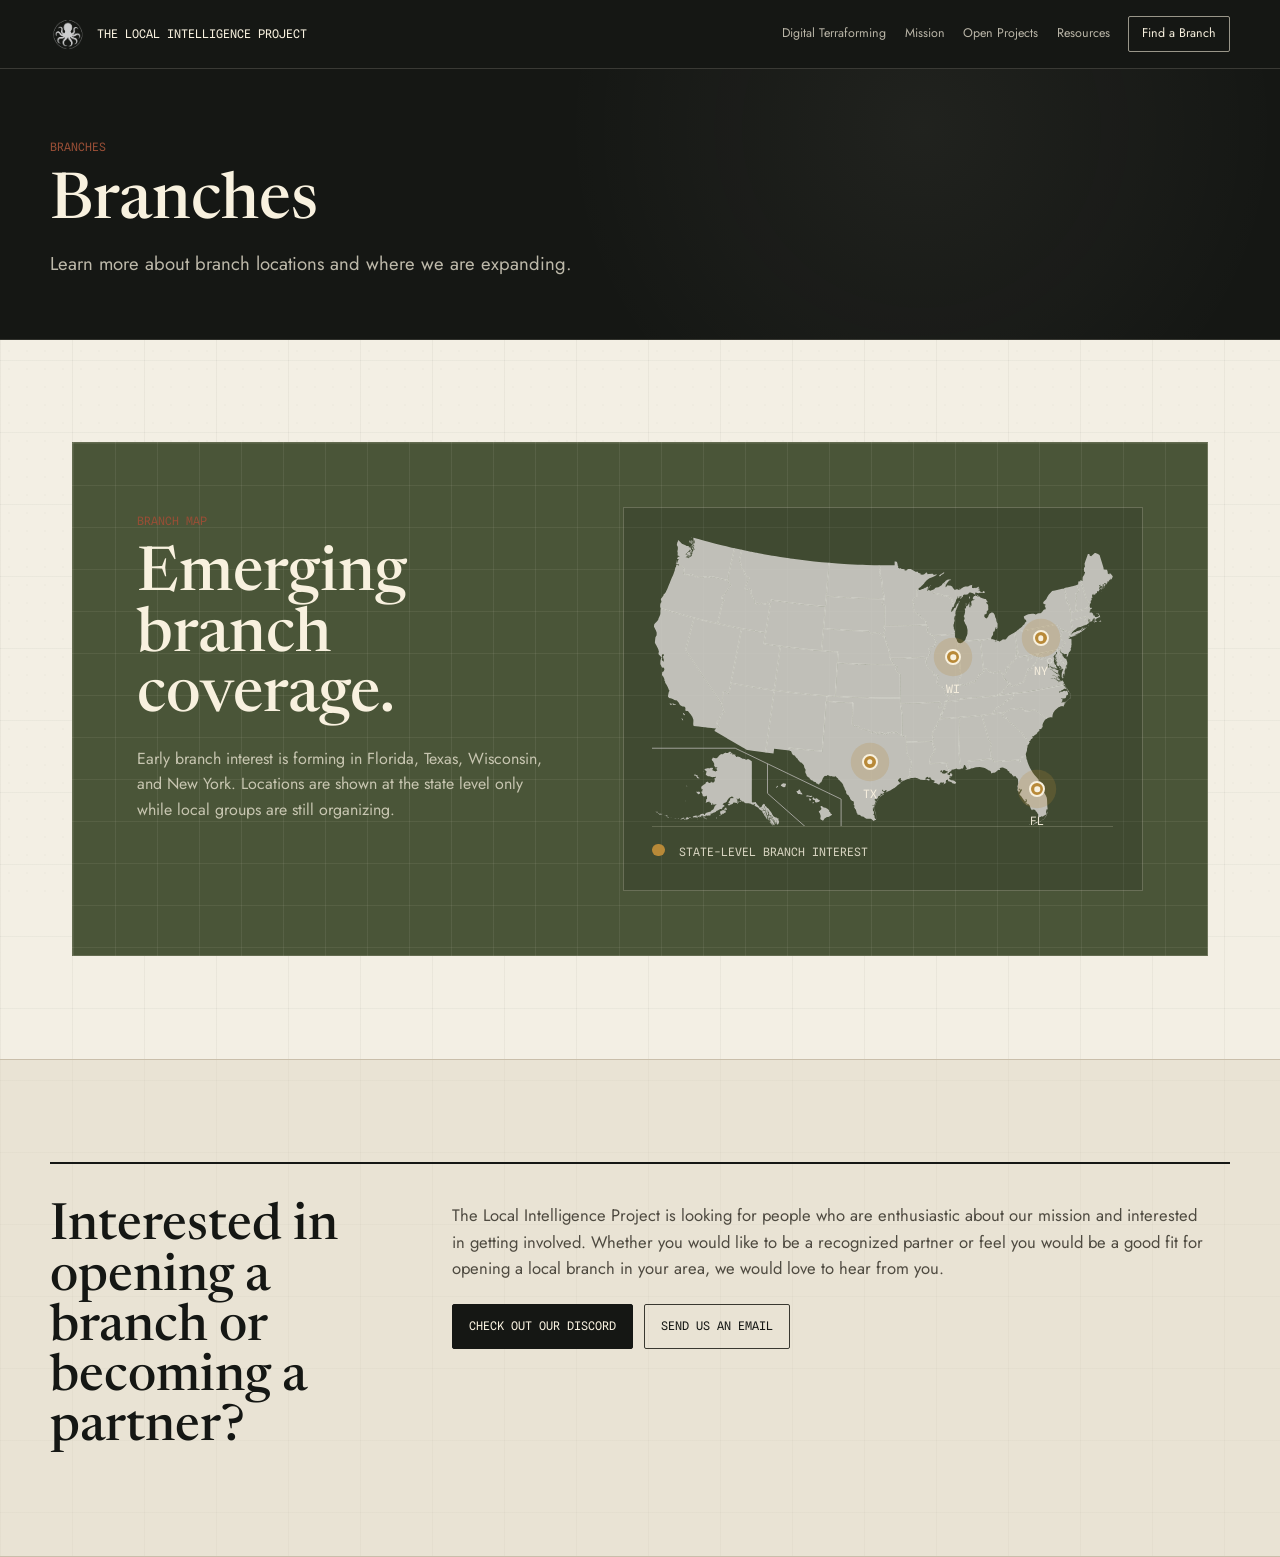
==== commit ee5fad3e: "Add early branch interest map pins" ====
--- a/branches.html
+++ b/branches.html
@@ -9,7 +9,7 @@
   <link rel="preconnect" href="https://fonts.googleapis.com" />
   <link rel="preconnect" href="https://fonts.gstatic.com" crossorigin />
   <link href="https://fonts.googleapis.com/css2?family=Jost:wght@300;400;500;600&amp;family=Newsreader:wght@400;500;600&amp;family=Spline+Sans+Mono:wght@400;500&amp;display=swap" rel="stylesheet" />
-  <link rel="stylesheet" href="styles.css?v=20260604-launch-proof" />
+  <link rel="stylesheet" href="styles.css?v=20260605-branch-pins" />
 </head>
 <body>
   <div class="edit-panel" data-editor-ui>
@@ -45,16 +45,22 @@
       <div>
         <span class="eyebrow">Branch map</span>
         <h2>Emerging branch coverage.</h2>
-        <p>The map begins with broad state-level coverage. We hope to grow into at least 20 states by the end of 2026 without exposing exact private node locations.</p>
+        <p>Early branch interest is forming in Florida, Texas, Wisconsin, and New York. Locations are shown at the state level only while local groups are still organizing.</p>
       </div>
-      <div class="atlas__map" aria-label="Approximate branch coverage map showing Florida at state level only">
+      <div class="atlas__map" aria-label="Approximate branch coverage map showing state-level interest in Florida, Texas, Wisconsin, and New York">
         <div class="atlas__map-frame">
           <img src="assets/us-states-map.svg" alt="Blank United States state map" class="atlas__map-img" loading="lazy" decoding="async" />
-          <span class="atlas__pin" aria-label="Florida state-level branch presence"></span>
-          <span class="atlas__pin-label">Florida</span>
+          <span class="atlas__pin map-pin--fl" aria-label="Florida state-level branch interest"></span>
+          <span class="atlas__pin-label map-pin--fl">FL</span>
+          <span class="atlas__pin map-pin--tx" aria-label="Texas state-level branch interest"></span>
+          <span class="atlas__pin-label map-pin--tx">TX</span>
+          <span class="atlas__pin map-pin--wi" aria-label="Wisconsin state-level branch interest"></span>
+          <span class="atlas__pin-label map-pin--wi">WI</span>
+          <span class="atlas__pin map-pin--ny" aria-label="New York state-level branch interest"></span>
+          <span class="atlas__pin-label map-pin--ny">NY</span>
         </div>
         <div class="atlas__legend">
-          <span><i></i> State-level branch presence</span>
+          <span><i></i> State-level branch interest</span>
         </div>
       </div>
     </div>
--- a/styles.css
+++ b/styles.css
@@ -1396,8 +1396,8 @@
 
 .atlas__pin {
   position: absolute;
-  left: 83.6%;
-  top: 87.2%;
+  left: var(--pin-x);
+  top: var(--pin-y);
   width: 1rem;
   height: 1rem;
   border: 2px solid var(--paper-on-dark);
@@ -1421,13 +1421,33 @@
 
 .atlas__pin-label {
   position: absolute;
-  left: 83.6%;
-  top: calc(87.2% + 1.45rem);
+  left: var(--pin-x);
+  top: calc(var(--pin-y) + 1.45rem);
   transform: translateX(-50%);
   color: rgba(248,241,223,0.92);
   font-family: 'Spline Sans Mono', monospace;
   font-size: 0.72rem;
   text-transform: uppercase;
+}
+
+.map-pin--fl {
+  --pin-x: 83.6%;
+  --pin-y: 87.2%;
+}
+
+.map-pin--tx {
+  --pin-x: 47.2%;
+  --pin-y: 77.8%;
+}
+
+.map-pin--wi {
+  --pin-x: 65.3%;
+  --pin-y: 41.6%;
+}
+
+.map-pin--ny {
+  --pin-x: 84.4%;
+  --pin-y: 35.1%;
 }
 
 .atlas__legend {
@@ -1669,8 +1689,6 @@
 
 .branch-teaser__pin {
   position: absolute;
-  left: 74.4%;
-  top: 81.8%;
   width: 0.48rem;
   height: 0.48rem;
   border: 1px solid var(--paper-on-dark);
@@ -1678,6 +1696,26 @@
   background: var(--gold);
   box-shadow: 0 0 0 0.34rem rgba(184,137,56,0.22);
   transform: translate(-50%, -50%);
+}
+
+.branch-teaser__pin--fl {
+  left: 74.4%;
+  top: 81.8%;
+}
+
+.branch-teaser__pin--tx {
+  left: 42.2%;
+  top: 73.1%;
+}
+
+.branch-teaser__pin--wi {
+  left: 58.1%;
+  top: 39.1%;
+}
+
+.branch-teaser__pin--ny {
+  left: 75.1%;
+  top: 33.2%;
 }
 
 .branch-teaser strong {
